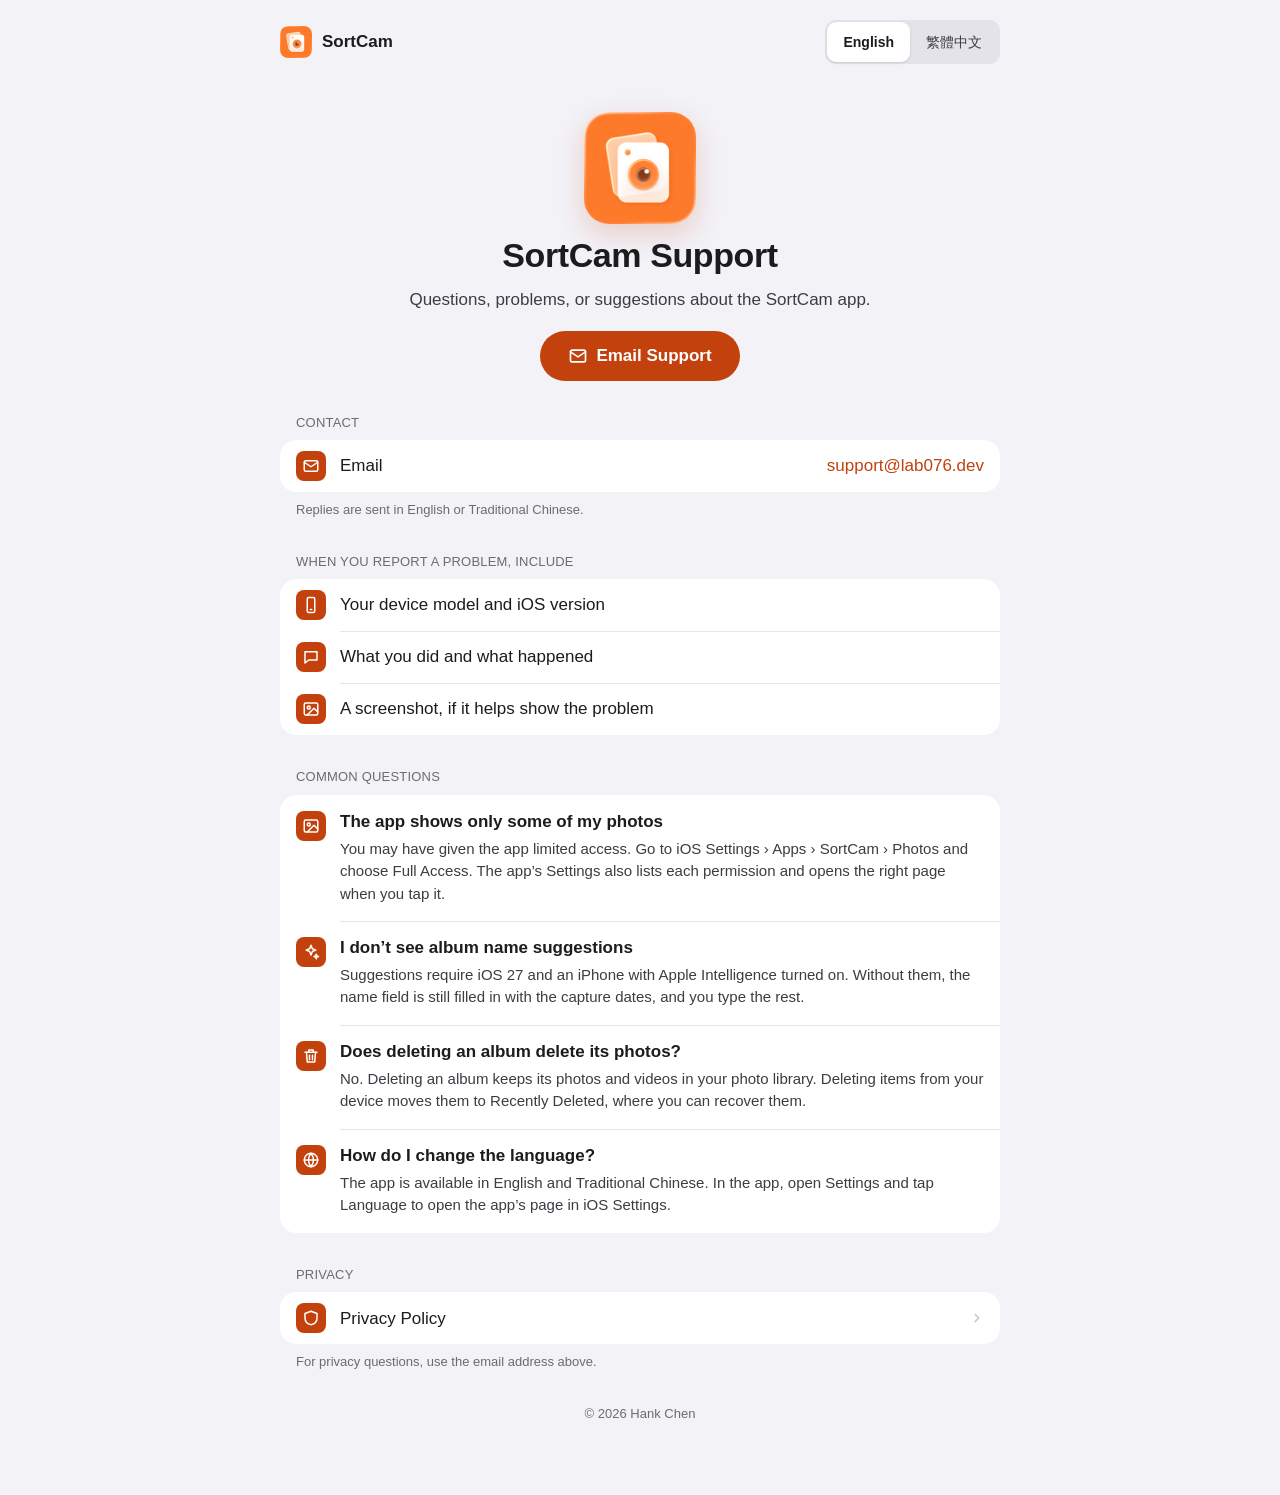
==== support/index.html @ b9445fb7 "chore(album-cam): 部署網站" ====
<!doctype html>
<html lang="en" data-title-en="SortCam Support" data-title-zh="分類相機支援">
<head>
  <meta charset="utf-8">
  <meta name="viewport" content="width=device-width, initial-scale=1, viewport-fit=cover">
  <title>SortCam Support</title>
  <meta name="description" content="Support for the SortCam app.">
  <link rel="icon" href="../app-icon.png">
  <link rel="apple-touch-icon" href="../app-icon.png">
  <link rel="stylesheet" href="../style.css">
</head>
<body>
  <svg width="0" height="0" style="position: absolute" aria-hidden="true">
    <defs>
      <g id="i-mail" fill="none" stroke="currentColor" stroke-width="2" stroke-linecap="round" stroke-linejoin="round"><rect x="3" y="5" width="18" height="14" rx="2"/><path d="M3 7l9 6 9-6"/></g>
      <g id="i-phone" fill="none" stroke="currentColor" stroke-width="2" stroke-linecap="round" stroke-linejoin="round"><rect x="7" y="2" width="10" height="20" rx="2"/><path d="M11 18h2"/></g>
      <g id="i-bubble" fill="none" stroke="currentColor" stroke-width="2" stroke-linecap="round" stroke-linejoin="round"><path d="M4 5h16v11H9l-5 4z"/></g>
      <g id="i-photo" fill="none" stroke="currentColor" stroke-width="2" stroke-linecap="round" stroke-linejoin="round"><rect x="3" y="4" width="18" height="16" rx="2"/><circle cx="9" cy="10" r="2"/><path d="M21 16l-5-5-9 9"/></g>
      <g id="i-sparkles" fill="none" stroke="currentColor" stroke-width="2" stroke-linecap="round" stroke-linejoin="round"><path d="M12 3l1.8 4.7 4.7 1.8-4.7 1.8L12 16l-1.8-4.7-4.7-1.8 4.7-1.8z"/><path d="M19 15l.8 2.2 2.2.8-2.2.8L19 21l-.8-2.2-2.2-.8 2.2-.8z"/></g>
      <g id="i-trash" fill="none" stroke="currentColor" stroke-width="2" stroke-linecap="round" stroke-linejoin="round"><path d="M4 7h16"/><path d="M10 11v6M14 11v6"/><path d="M6 7l1 13h10l1-13"/><path d="M9 7V4h6v3"/></g>
      <g id="i-globe" fill="none" stroke="currentColor" stroke-width="2" stroke-linecap="round" stroke-linejoin="round"><circle cx="12" cy="12" r="9"/><path d="M3 12h18"/><path d="M12 3a14 14 0 0 1 0 18a14 14 0 0 1 0-18z"/></g>
      <g id="i-shield" fill="none" stroke="currentColor" stroke-width="2" stroke-linecap="round" stroke-linejoin="round"><path d="M12 3l8 3v6c0 5-3.5 8-8 9-4.5-1-8-4-8-9V6z"/></g>
      <g id="i-chevron" fill="none" stroke="currentColor" stroke-width="3" stroke-linecap="round" stroke-linejoin="round"><path d="M9 6l6 6-6 6"/></g>
    </defs>
  </svg>

  <div class="page">
    <header class="topbar">
      <div class="brand">
        <img src="../app-icon.png" alt="">
        <span class="only-en">SortCam</span><span class="only-zh">分類相機</span>
      </div>
      <div class="segmented" role="group" aria-label="Language">
        <button type="button" data-lang="en" aria-pressed="true">English</button>
        <button type="button" data-lang="zh-Hant" aria-pressed="false">繁體中文</button>
      </div>
    </header>

    <article class="only-en" lang="en">
      <section class="hero">
        <img class="hero-icon" src="../app-icon.png" alt="SortCam app icon">
        <h1>SortCam Support</h1>
        <p class="lead">Questions, problems, or suggestions about the SortCam app.</p>
        <a class="button" href="mailto:support@lab076.dev"><svg width="20" height="20" viewBox="0 0 24 24" aria-hidden="true"><use href="#i-mail"/></svg>Email Support</a>
      </section>

      <section class="group">
        <h2 class="group-title">CONTACT</h2>
        <div class="card">
          <div class="row">
            <span class="tile"><svg viewBox="0 0 24 24" aria-hidden="true"><use href="#i-mail"/></svg></span>
            <span class="grow">Email</span>
            <a class="value" href="mailto:support@lab076.dev">support@lab076.dev</a>
          </div>
        </div>
        <p class="group-footer">Replies are sent in English or Traditional Chinese.</p>
      </section>

      <section class="group">
        <h2 class="group-title">WHEN YOU REPORT A PROBLEM, INCLUDE</h2>
        <ul class="card" style="margin: 0; padding: 0; list-style: none">
          <li class="row"><span class="tile"><svg viewBox="0 0 24 24" aria-hidden="true"><use href="#i-phone"/></svg></span>Your device model and iOS version</li>
          <li class="row"><span class="tile"><svg viewBox="0 0 24 24" aria-hidden="true"><use href="#i-bubble"/></svg></span>What you did and what happened</li>
          <li class="row"><span class="tile"><svg viewBox="0 0 24 24" aria-hidden="true"><use href="#i-photo"/></svg></span>A screenshot, if it helps show the problem</li>
        </ul>
      </section>

      <section class="group">
        <h2 class="group-title">COMMON QUESTIONS</h2>
        <div class="card">
          <div class="row item">
            <span class="tile"><svg viewBox="0 0 24 24" aria-hidden="true"><use href="#i-photo"/></svg></span>
            <div class="item-text">
              <h3>The app shows only some of my photos</h3>
              <p>You may have given the app limited access. Go to iOS Settings › Apps › SortCam › Photos and choose Full Access. The app’s Settings also lists each permission and opens the right page when you tap it.</p>
            </div>
          </div>
          <div class="row item">
            <span class="tile"><svg viewBox="0 0 24 24" aria-hidden="true"><use href="#i-sparkles"/></svg></span>
            <div class="item-text">
              <h3>I don’t see album name suggestions</h3>
              <p>Suggestions require iOS 27 and an iPhone with Apple Intelligence turned on. Without them, the name field is still filled in with the capture dates, and you type the rest.</p>
            </div>
          </div>
          <div class="row item">
            <span class="tile"><svg viewBox="0 0 24 24" aria-hidden="true"><use href="#i-trash"/></svg></span>
            <div class="item-text">
              <h3>Does deleting an album delete its photos?</h3>
              <p>No. Deleting an album keeps its photos and videos in your photo library. Deleting items from your device moves them to Recently Deleted, where you can recover them.</p>
            </div>
          </div>
          <div class="row item">
            <span class="tile"><svg viewBox="0 0 24 24" aria-hidden="true"><use href="#i-globe"/></svg></span>
            <div class="item-text">
              <h3>How do I change the language?</h3>
              <p>The app is available in English and Traditional Chinese. In the app, open Settings and tap Language to open the app’s page in iOS Settings.</p>
            </div>
          </div>
        </div>
      </section>

      <section class="group">
        <h2 class="group-title">PRIVACY</h2>
        <div class="card">
          <a class="row" href="../privacy/#en">
            <span class="tile"><svg viewBox="0 0 24 24" aria-hidden="true"><use href="#i-shield"/></svg></span>
            <span class="grow">Privacy Policy</span>
            <svg class="chevron" viewBox="0 0 24 24" aria-hidden="true"><use href="#i-chevron"/></svg>
          </a>
        </div>
        <p class="group-footer">For privacy questions, use the email address above.</p>
      </section>
    </article>

    <article class="only-zh" lang="zh-Hant-TW">
      <section class="hero">
        <img class="hero-icon" src="../app-icon.png" alt="分類相機 App 圖示">
        <h1>分類相機支援</h1>
        <p class="lead">關於分類相機 App 的問題、錯誤回報與建議。</p>
        <a class="button" href="mailto:support@lab076.dev"><svg width="20" height="20" viewBox="0 0 24 24" aria-hidden="true"><use href="#i-mail"/></svg>寄信給我們</a>
      </section>

      <section class="group">
        <h2 class="group-title">聯絡我們</h2>
        <div class="card">
          <div class="row">
            <span class="tile"><svg viewBox="0 0 24 24" aria-hidden="true"><use href="#i-mail"/></svg></span>
            <span class="grow">Email</span>
            <a class="value" href="mailto:support@lab076.dev">support@lab076.dev</a>
          </div>
        </div>
        <p class="group-footer">我們以繁體中文或英文回覆。</p>
      </section>

      <section class="group">
        <h2 class="group-title">回報問題時，請附上</h2>
        <ul class="card" style="margin: 0; padding: 0; list-style: none">
          <li class="row"><span class="tile"><svg viewBox="0 0 24 24" aria-hidden="true"><use href="#i-phone"/></svg></span>裝置型號與 iOS 版本</li>
          <li class="row"><span class="tile"><svg viewBox="0 0 24 24" aria-hidden="true"><use href="#i-bubble"/></svg></span>你做了什麼，以及發生了什麼</li>
          <li class="row"><span class="tile"><svg viewBox="0 0 24 24" aria-hidden="true"><use href="#i-photo"/></svg></span>能說明問題的截圖</li>
        </ul>
      </section>

      <section class="group">
        <h2 class="group-title">常見問題</h2>
        <div class="card">
          <div class="row item">
            <span class="tile"><svg viewBox="0 0 24 24" aria-hidden="true"><use href="#i-photo"/></svg></span>
            <div class="item-text">
              <h3>App 只顯示部分照片</h3>
              <p>你可能只允許本 App 取用部分照片。請到 iOS「設定 › App › 分類相機 › 照片」，選擇「完整取用」。App 的「設定」也會列出每項權限，點一下就會開到對應的頁面。</p>
            </div>
          </div>
          <div class="row item">
            <span class="tile"><svg viewBox="0 0 24 24" aria-hidden="true"><use href="#i-sparkles"/></svg></span>
            <div class="item-text">
              <h3>看不到相簿名稱建議</h3>
              <p>名稱建議需要 iOS 27，以及已開啟 Apple Intelligence 的 iPhone。沒有建議時，名稱欄仍會先填入拍攝日期，你再輸入其餘部分。</p>
            </div>
          </div>
          <div class="row item">
            <span class="tile"><svg viewBox="0 0 24 24" aria-hidden="true"><use href="#i-trash"/></svg></span>
            <div class="item-text">
              <h3>刪除相簿會刪除照片嗎？</h3>
              <p>不會。刪除相簿時，照片與影片會留在照片圖庫。從裝置刪除的項目會移到「最近刪除」，可以從那裡復原。</p>
            </div>
          </div>
          <div class="row item">
            <span class="tile"><svg viewBox="0 0 24 24" aria-hidden="true"><use href="#i-globe"/></svg></span>
            <div class="item-text">
              <h3>怎麼切換語言？</h3>
              <p>本 App 支援繁體中文與英文。在 App 開啟「設定」，點「語言」，就會開到 iOS「設定」中本 App 的頁面。</p>
            </div>
          </div>
        </div>
      </section>

      <section class="group">
        <h2 class="group-title">隱私權</h2>
        <div class="card">
          <a class="row" href="../privacy/#zh-Hant">
            <span class="tile"><svg viewBox="0 0 24 24" aria-hidden="true"><use href="#i-shield"/></svg></span>
            <span class="grow">隱私權政策</span>
            <svg class="chevron" viewBox="0 0 24 24" aria-hidden="true"><use href="#i-chevron"/></svg>
          </a>
        </div>
        <p class="group-footer">有隱私相關問題時，請寄信到上面的信箱。</p>
      </section>
    </article>

    <footer>© 2026 Hank Chen</footer>
  </div>

  <script src="../site.js"></script>
</body>
</html>
---- style.css ----
/* 支援頁與隱私權政策頁共用。配色對應 iOS 系統色，強調色與 App 的 AccentColor 相同 */
:root {
  color-scheme: light dark;
  --bg: #f2f2f7;
  --card: #ffffff;
  --separator: #e5e5ea;
  --text: #1c1c1e;
  --body: #3c3c43;
  --muted: #6c6c70;
  --chevron: #c7c7cc;
  --accent: #c2410c;
  --accent-hover: #9a3412;
  --on-accent: #ffffff;
  --accent-tint: #fbede6;
  --segment-bg: rgba(118, 118, 128, 0.12);
  --segment-on: #ffffff;
  --segment-shadow: 0 1px 3px rgba(0, 0, 0, 0.12);
  --icon-shadow: 0 10px 28px rgba(194, 65, 12, 0.2);
}

@media (prefers-color-scheme: dark) {
  :root {
    --bg: #000000;
    --card: #1c1c1e;
    --separator: #38383a;
    --text: #ffffff;
    --body: #d1d1d6;
    --muted: #98989f;
    --chevron: #5a5a5e;
    --accent: #ff9f5a;
    --accent-hover: #ffbd8a;
    --on-accent: #1c1c1e;
    --accent-tint: rgba(255, 159, 90, 0.16);
    --segment-bg: rgba(118, 118, 128, 0.24);
    --segment-on: #636366;
    --segment-shadow: none;
    --icon-shadow: 0 10px 28px rgba(0, 0, 0, 0.5);
  }
}

* { box-sizing: border-box; }

body {
  margin: 0;
  padding: 0 20px 72px;
  background: var(--bg);
  color: var(--text);
  font-family: -apple-system, BlinkMacSystemFont, "SF Pro Text", "PingFang TC", "Noto Sans TC", sans-serif;
  line-height: 1.5;
  -webkit-font-smoothing: antialiased;
}

a { color: var(--accent); }
a:hover { color: var(--accent-hover); }

.page {
  max-width: 720px;
  margin: 0 auto;
  display: flex;
  flex-direction: column;
  gap: 32px;
}

/* 上方列：App 名稱與語言切換 */
.topbar {
  display: flex;
  flex-wrap: wrap;
  align-items: center;
  justify-content: space-between;
  gap: 12px;
  padding-top: 20px;
}
.brand { display: flex; align-items: center; gap: 10px; font-size: 17px; font-weight: 600; }
.brand img { width: 32px; height: 32px; border-radius: 8px; }

.segmented {
  display: none;
  padding: 2px;
  border-radius: 11px;
  background: var(--segment-bg);
}
.js .segmented { display: flex; }
.segmented button {
  min-height: 40px;
  padding: 0 16px;
  border: 0;
  border-radius: 9px;
  background: transparent;
  color: var(--body);
  font: inherit;
  font-size: 14px;
  font-weight: 500;
  cursor: pointer;
}
.segmented button[aria-pressed="true"] {
  background: var(--segment-on);
  color: var(--text);
  font-weight: 600;
  box-shadow: var(--segment-shadow);
}

/* 依語言只顯示一種；沒有 JavaScript 時兩種都顯示 */
.lang-en .only-zh, .lang-zh .only-en { display: none; }
article { display: flex; flex-direction: column; gap: 32px; }

/* 頁首 */
.hero {
  display: flex;
  flex-direction: column;
  align-items: center;
  text-align: center;
  gap: 12px;
  padding-top: 16px;
}
.hero-icon { width: 112px; height: 112px; border-radius: 25px; box-shadow: var(--icon-shadow); }
.hero-icon.small { width: 88px; height: 88px; border-radius: 20px; }
h1 { margin: 0; font-size: 34px; line-height: 1.15; font-weight: 700; letter-spacing: -0.4px; }
.lead { margin: 0; max-width: 520px; font-size: 17px; color: var(--body); }
.date { margin: 0; font-size: 15px; color: var(--muted); }

.button {
  display: inline-flex;
  align-items: center;
  gap: 8px;
  min-height: 50px;
  padding: 0 28px;
  margin-top: 6px;
  border-radius: 999px;
  background: var(--accent);
  color: var(--on-accent);
  font-size: 17px;
  font-weight: 600;
  text-decoration: none;
}
.button:hover { background: var(--accent-hover); color: var(--on-accent); }

/* 分組列表，和 iOS「設定」相同 */
.group { display: flex; flex-direction: column; gap: 8px; }
.group-title { margin: 0; padding: 0 16px; font-size: 13px; font-weight: 400; letter-spacing: 0.2px; color: var(--muted); }
.group-footer { margin: 0; padding: 0 16px; font-size: 13px; color: var(--muted); }
.card { background: var(--card); border-radius: 16px; overflow: hidden; }

.row {
  display: flex;
  align-items: center;
  gap: 14px;
  min-height: 52px;
  padding: 11px 16px;
  font-size: 17px;
}
.row.item { align-items: flex-start; padding: 16px; }
.row .grow { flex: 1; }
a.row { color: var(--text); text-decoration: none; }
a.row:hover { background: var(--accent-tint); color: var(--text); }
.row .value { text-decoration: none; }

/* 分隔線從文字開始，不經過圖示 */
.card .row { position: relative; }
.card .row + .row::before {
  content: "";
  position: absolute;
  top: 0;
  left: 60px;
  right: 0;
  height: 1px;
  background: var(--separator);
}

.tile {
  flex: none;
  width: 30px;
  height: 30px;
  border-radius: 8px;
  background: var(--accent);
  color: var(--on-accent);
  display: flex;
  align-items: center;
  justify-content: center;
}
.tile svg { width: 18px; height: 18px; }
.chevron { flex: none; width: 14px; height: 14px; color: var(--chevron); }

.item-text { display: flex; flex-direction: column; gap: 4px; min-width: 0; }
.item-text h3 { margin: 0; font-size: 17px; line-height: 1.35; font-weight: 600; }
.item-text p { margin: 0; font-size: 15px; color: var(--body); }
.only-zh .item-text p, .only-zh .lead { line-height: 1.6; }

/* 隱私權政策的三張摘要卡 */
.summary { display: grid; grid-template-columns: repeat(auto-fit, minmax(190px, 1fr)); gap: 12px; }
.summary div { display: flex; flex-direction: column; gap: 10px; padding: 18px; background: var(--card); border-radius: 16px; }
.summary h2 { margin: 0; font-size: 17px; font-weight: 600; }
.summary p { margin: 0; font-size: 13px; color: var(--muted); }
.badge {
  width: 40px;
  height: 40px;
  border-radius: 20px;
  background: var(--accent-tint);
  color: var(--accent);
  display: flex;
  align-items: center;
  justify-content: center;
}
.badge svg { width: 22px; height: 22px; }

footer { text-align: center; font-size: 13px; color: var(--muted); }
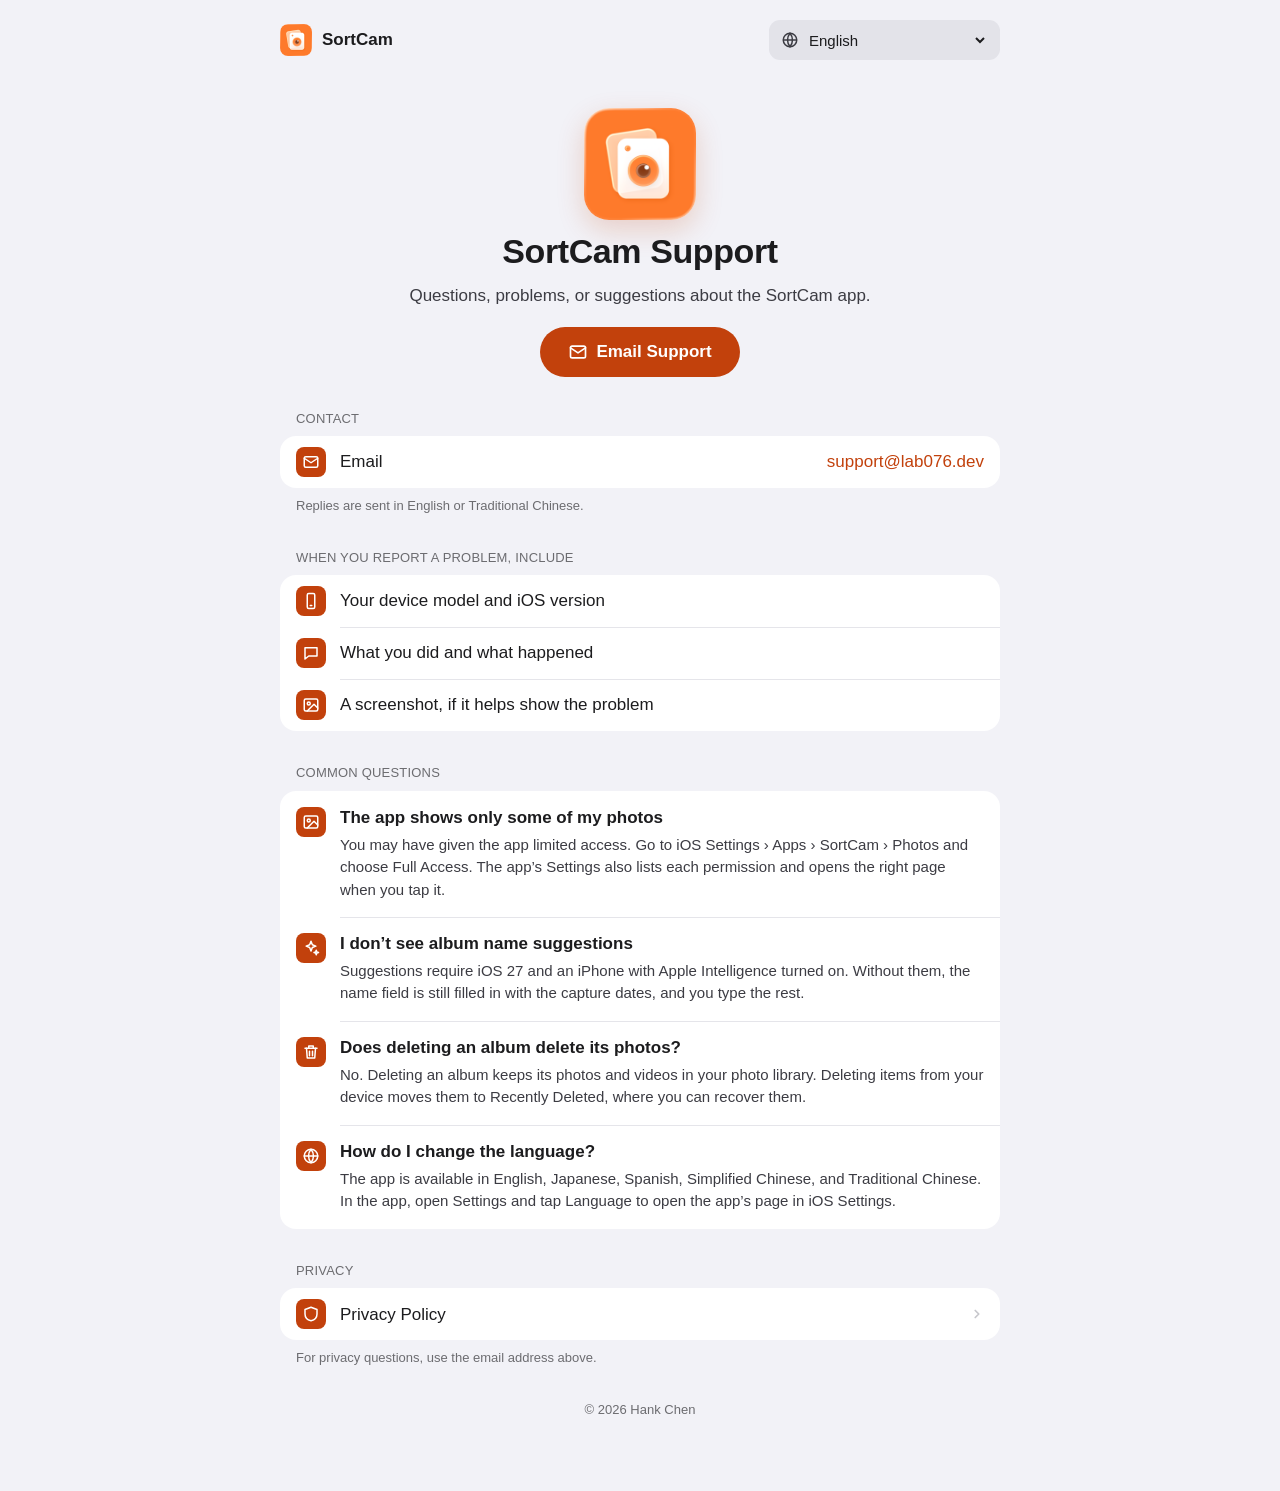
==== commit e49ca3f0: "chore(album-cam): 部署網站" ====
--- a/support/index.html
+++ b/support/index.html
@@ -1,5 +1,5 @@
 <!doctype html>
-<html lang="en" data-title-en="SortCam Support" data-title-zh="分類相機支援">
+<html lang="en" data-title-ja="仕分けカメラ サポート" data-title-zh-Hans="分类相机支持" data-title-es="Soporte de OrdenaCam" data-title-es-419="Soporte de OrdenaCam" data-title-en="SortCam Support" data-title-zh-Hant="分類相機支援">
 <head>
   <meta charset="utf-8">
   <meta name="viewport" content="width=device-width, initial-scale=1, viewport-fit=cover">
@@ -28,15 +28,23 @@
     <header class="topbar">
       <div class="brand">
         <img src="../app-icon.png" alt="">
-        <span class="only-en">SortCam</span><span class="only-zh">分類相機</span>
+        <span data-only="en">SortCam</span><span data-only="zh-Hant">分類相機</span><span data-only="ja">仕分けカメラ</span><span data-only="zh-Hans">分类相机</span><span data-only="es">OrdenaCam</span><span data-only="es-419">OrdenaCam</span>
       </div>
-      <div class="segmented" role="group" aria-label="Language">
-        <button type="button" data-lang="en" aria-pressed="true">English</button>
-        <button type="button" data-lang="zh-Hant" aria-pressed="false">繁體中文</button>
-      </div>
+      <label class="lang-picker">
+        <svg width="18" height="18" viewBox="0 0 24 24" aria-hidden="true"><circle cx="12" cy="12" r="9" fill="none" stroke="currentColor" stroke-width="2"/><path d="M3 12h18M12 3a14 14 0 0 1 0 18a14 14 0 0 1 0-18z" fill="none" stroke="currentColor" stroke-width="2"/></svg>
+        <span class="visually-hidden">Language</span>
+        <select>
+          <option value="en" lang="en">English</option>
+          <option value="ja" lang="ja">日本語</option>
+          <option value="es" lang="es-ES">Español (España)</option>
+          <option value="es-419" lang="es-419">Español (Latinoamérica)</option>
+          <option value="zh-Hans" lang="zh-Hans">简体中文</option>
+          <option value="zh-Hant" lang="zh-Hant-TW">繁體中文</option>
+        </select>
+      </label>
     </header>
 
-    <article class="only-en" lang="en">
+    <article data-only="en" lang="en">
       <section class="hero">
         <img class="hero-icon" src="../app-icon.png" alt="SortCam app icon">
         <h1>SortCam Support</h1>
@@ -93,7 +101,7 @@
             <span class="tile"><svg viewBox="0 0 24 24" aria-hidden="true"><use href="#i-globe"/></svg></span>
             <div class="item-text">
               <h3>How do I change the language?</h3>
-              <p>The app is available in English and Traditional Chinese. In the app, open Settings and tap Language to open the app’s page in iOS Settings.</p>
+              <p>The app is available in English, Japanese, Spanish, Simplified Chinese, and Traditional Chinese. In the app, open Settings and tap Language to open the app’s page in iOS Settings.</p>
             </div>
           </div>
         </div>
@@ -112,7 +120,7 @@
       </section>
     </article>
 
-    <article class="only-zh" lang="zh-Hant-TW">
+    <article data-only="zh-Hant" lang="zh-Hant-TW">
       <section class="hero">
         <img class="hero-icon" src="../app-icon.png" alt="分類相機 App 圖示">
         <h1>分類相機支援</h1>
@@ -169,7 +177,7 @@
             <span class="tile"><svg viewBox="0 0 24 24" aria-hidden="true"><use href="#i-globe"/></svg></span>
             <div class="item-text">
               <h3>怎麼切換語言？</h3>
-              <p>本 App 支援繁體中文與英文。在 App 開啟「設定」，點「語言」，就會開到 iOS「設定」中本 App 的頁面。</p>
+              <p>本 App 支援繁體中文、簡體中文、英文、日文與西班牙文。在 App 開啟「設定」，點「語言」，就會開到 iOS「設定」中本 App 的頁面。</p>
             </div>
           </div>
         </div>
@@ -188,6 +196,310 @@
       </section>
     </article>
 
+    <article data-only="ja" lang="ja">
+      <section class="hero">
+        <img class="hero-icon" src="../app-icon.png" alt="仕分けカメラのアプリアイコン">
+        <h1>仕分けカメラ サポート</h1>
+        <p class="lead">仕分けカメラアプリに関するご質問、不具合のご報告、ご提案はこちらへ。</p>
+        <a class="button" href="mailto:support@lab076.dev"><svg width="20" height="20" viewBox="0 0 24 24" aria-hidden="true"><use href="#i-mail"/></svg>メールで問い合わせる</a>
+      </section>
+
+      <section class="group">
+        <h2 class="group-title">お問い合わせ</h2>
+        <div class="card">
+          <div class="row">
+            <span class="tile"><svg viewBox="0 0 24 24" aria-hidden="true"><use href="#i-mail"/></svg></span>
+            <span class="grow">メール</span>
+            <a class="value" href="mailto:support@lab076.dev">support@lab076.dev</a>
+          </div>
+        </div>
+        <p class="group-footer">返信は英語または繁体字中国語でお送りします。</p>
+      </section>
+
+      <section class="group">
+        <h2 class="group-title">不具合をご報告いただく際は、以下をお知らせください</h2>
+        <ul class="card" style="margin: 0; padding: 0; list-style: none">
+          <li class="row"><span class="tile"><svg viewBox="0 0 24 24" aria-hidden="true"><use href="#i-phone"/></svg></span>お使いのデバイスの機種とiOSのバージョン</li>
+          <li class="row"><span class="tile"><svg viewBox="0 0 24 24" aria-hidden="true"><use href="#i-bubble"/></svg></span>行った操作と、その結果起きたこと</li>
+          <li class="row"><span class="tile"><svg viewBox="0 0 24 24" aria-hidden="true"><use href="#i-photo"/></svg></span>問題がわかるスクリーンショット（あれば）</li>
+        </ul>
+      </section>
+
+      <section class="group">
+        <h2 class="group-title">よくある質問</h2>
+        <div class="card">
+          <div class="row item">
+            <span class="tile"><svg viewBox="0 0 24 24" aria-hidden="true"><use href="#i-photo"/></svg></span>
+            <div class="item-text">
+              <h3>一部の写真しか表示されない</h3>
+              <p>アプリに制限付きアクセスを許可している可能性があります。iOSの「設定」›「アプリ」›「仕分けカメラ」›「写真」で「フルアクセス」を選択してください。アプリの「設定」にも各アクセス許可が表示され、タップすると該当するページが開きます。</p>
+            </div>
+          </div>
+          <div class="row item">
+            <span class="tile"><svg viewBox="0 0 24 24" aria-hidden="true"><use href="#i-sparkles"/></svg></span>
+            <div class="item-text">
+              <h3>アルバム名の提案が表示されない</h3>
+              <p>名前の提案には、iOS 27とApple IntelligenceをオンにしたiPhoneが必要です。条件を満たさない場合も、名前の欄には撮影日があらかじめ入力されるので、残りを入力してください。</p>
+            </div>
+          </div>
+          <div class="row item">
+            <span class="tile"><svg viewBox="0 0 24 24" aria-hidden="true"><use href="#i-trash"/></svg></span>
+            <div class="item-text">
+              <h3>アルバムを削除すると、中の写真も削除されますか？</h3>
+              <p>いいえ。アルバムを削除しても、写真とビデオはフォトライブラリに残ります。デバイスから削除した項目は「最近削除した項目」に移動し、そこから復元できます。</p>
+            </div>
+          </div>
+          <div class="row item">
+            <span class="tile"><svg viewBox="0 0 24 24" aria-hidden="true"><use href="#i-globe"/></svg></span>
+            <div class="item-text">
+              <h3>言語を変更するには？</h3>
+              <p>このアプリは日本語、英語、スペイン語、簡体字中国語、繁体字中国語に対応しています。アプリで「設定」を開き、「言語」をタップすると、iOSの「設定」にあるこのアプリのページが開きます。</p>
+            </div>
+          </div>
+        </div>
+      </section>
+
+      <section class="group">
+        <h2 class="group-title">プライバシー</h2>
+        <div class="card">
+          <a class="row" href="../privacy/#ja">
+            <span class="tile"><svg viewBox="0 0 24 24" aria-hidden="true"><use href="#i-shield"/></svg></span>
+            <span class="grow">プライバシーポリシー</span>
+            <svg class="chevron" viewBox="0 0 24 24" aria-hidden="true"><use href="#i-chevron"/></svg>
+          </a>
+        </div>
+        <p class="group-footer">プライバシーに関するご質問も、上記のメールアドレスにお送りください。</p>
+      </section>
+    </article>
+
+    <article data-only="zh-Hans" lang="zh-Hans">
+      <section class="hero">
+        <img class="hero-icon" src="../app-icon.png" alt="分类相机 App 图标">
+        <h1>分类相机支持</h1>
+        <p class="lead">关于分类相机 App 的问题、故障反馈与建议。</p>
+        <a class="button" href="mailto:support@lab076.dev"><svg width="20" height="20" viewBox="0 0 24 24" aria-hidden="true"><use href="#i-mail"/></svg>发送邮件</a>
+      </section>
+
+      <section class="group">
+        <h2 class="group-title">联系我们</h2>
+        <div class="card">
+          <div class="row">
+            <span class="tile"><svg viewBox="0 0 24 24" aria-hidden="true"><use href="#i-mail"/></svg></span>
+            <span class="grow">电子邮件</span>
+            <a class="value" href="mailto:support@lab076.dev">support@lab076.dev</a>
+          </div>
+        </div>
+        <p class="group-footer">我们会以英文或繁体中文回复。</p>
+      </section>
+
+      <section class="group">
+        <h2 class="group-title">反馈问题时，请提供</h2>
+        <ul class="card" style="margin: 0; padding: 0; list-style: none">
+          <li class="row"><span class="tile"><svg viewBox="0 0 24 24" aria-hidden="true"><use href="#i-phone"/></svg></span>你的设备型号和 iOS 版本</li>
+          <li class="row"><span class="tile"><svg viewBox="0 0 24 24" aria-hidden="true"><use href="#i-bubble"/></svg></span>你进行了哪些操作，出现了什么情况</li>
+          <li class="row"><span class="tile"><svg viewBox="0 0 24 24" aria-hidden="true"><use href="#i-photo"/></svg></span>截屏（如有助于说明问题）</li>
+        </ul>
+      </section>
+
+      <section class="group">
+        <h2 class="group-title">常见问题</h2>
+        <div class="card">
+          <div class="row item">
+            <span class="tile"><svg viewBox="0 0 24 24" aria-hidden="true"><use href="#i-photo"/></svg></span>
+            <div class="item-text">
+              <h3>App 只显示部分照片</h3>
+              <p>你可能只允许了 App 受限访问。请前往 iOS“设置”>“App”>“分类相机”>“照片”，然后选择“完全访问”。App 内的“设置”也会列出各项权限，轻点即可打开对应的页面。</p>
+            </div>
+          </div>
+          <div class="row item">
+            <span class="tile"><svg viewBox="0 0 24 24" aria-hidden="true"><use href="#i-sparkles"/></svg></span>
+            <div class="item-text">
+              <h3>看不到相簿名称建议</h3>
+              <p>名称建议需要 iOS 27，以及已打开 Apple 智能的 iPhone。可用地区以 Apple 公告为准。不满足这些条件时，名称栏仍会自动填入拍摄日期，其余部分由你输入。</p>
+            </div>
+          </div>
+          <div class="row item">
+            <span class="tile"><svg viewBox="0 0 24 24" aria-hidden="true"><use href="#i-trash"/></svg></span>
+            <div class="item-text">
+              <h3>删除相簿会删除其中的照片吗？</h3>
+              <p>不会。删除相簿后，其中的照片和视频仍保留在你的图库中。从设备删除的项目会移到“最近删除”，你可以在那里恢复它们。</p>
+            </div>
+          </div>
+          <div class="row item">
+            <span class="tile"><svg viewBox="0 0 24 24" aria-hidden="true"><use href="#i-globe"/></svg></span>
+            <div class="item-text">
+              <h3>如何更改语言？</h3>
+              <p>App 支持英文、日文、西班牙文、简体中文和繁体中文。在 App 中打开“设置”，轻点“语言”，即可前往 iOS“设置”中本 App 的页面。</p>
+            </div>
+          </div>
+        </div>
+      </section>
+
+      <section class="group">
+        <h2 class="group-title">隐私</h2>
+        <div class="card">
+          <a class="row" href="../privacy/#zh-Hans">
+            <span class="tile"><svg viewBox="0 0 24 24" aria-hidden="true"><use href="#i-shield"/></svg></span>
+            <span class="grow">隐私政策</span>
+            <svg class="chevron" viewBox="0 0 24 24" aria-hidden="true"><use href="#i-chevron"/></svg>
+          </a>
+        </div>
+        <p class="group-footer">如有隐私方面的问题，请发送邮件至上方的地址。</p>
+      </section>
+    </article>
+
+    <article data-only="es" lang="es-ES">
+      <section class="hero">
+        <img class="hero-icon" src="../app-icon.png" alt="Icono de la app OrdenaCam">
+        <h1>Soporte de OrdenaCam</h1>
+        <p class="lead">Preguntas, problemas o sugerencias sobre la app OrdenaCam.</p>
+        <a class="button" href="mailto:support@lab076.dev"><svg width="20" height="20" viewBox="0 0 24 24" aria-hidden="true"><use href="#i-mail"/></svg>Escribir al soporte</a>
+      </section>
+
+      <section class="group">
+        <h2 class="group-title">CONTACTO</h2>
+        <div class="card">
+          <div class="row">
+            <span class="tile"><svg viewBox="0 0 24 24" aria-hidden="true"><use href="#i-mail"/></svg></span>
+            <span class="grow">Correo electrónico</span>
+            <a class="value" href="mailto:support@lab076.dev">support@lab076.dev</a>
+          </div>
+        </div>
+        <p class="group-footer">Las respuestas se envían en inglés o en chino tradicional.</p>
+      </section>
+
+      <section class="group">
+        <h2 class="group-title">AL INFORMAR DE UN PROBLEMA, INCLUYE</h2>
+        <ul class="card" style="margin: 0; padding: 0; list-style: none">
+          <li class="row"><span class="tile"><svg viewBox="0 0 24 24" aria-hidden="true"><use href="#i-phone"/></svg></span>El modelo de tu dispositivo y la versión de iOS</li>
+          <li class="row"><span class="tile"><svg viewBox="0 0 24 24" aria-hidden="true"><use href="#i-bubble"/></svg></span>Qué has hecho y qué ha pasado</li>
+          <li class="row"><span class="tile"><svg viewBox="0 0 24 24" aria-hidden="true"><use href="#i-photo"/></svg></span>Una captura de pantalla, si ayuda a mostrar el problema</li>
+        </ul>
+      </section>
+
+      <section class="group">
+        <h2 class="group-title">PREGUNTAS FRECUENTES</h2>
+        <div class="card">
+          <div class="row item">
+            <span class="tile"><svg viewBox="0 0 24 24" aria-hidden="true"><use href="#i-photo"/></svg></span>
+            <div class="item-text">
+              <h3>La app solo muestra algunas de mis fotos</h3>
+              <p>Es posible que hayas dado a la app acceso limitado. Ve a Ajustes de iOS › Apps › OrdenaCam › Fotos y elige Acceso total. Los Ajustes de la app también muestran cada permiso y abren la página correcta al tocarlo.</p>
+            </div>
+          </div>
+          <div class="row item">
+            <span class="tile"><svg viewBox="0 0 24 24" aria-hidden="true"><use href="#i-sparkles"/></svg></span>
+            <div class="item-text">
+              <h3>No veo sugerencias de nombres de álbum</h3>
+              <p>Las sugerencias requieren iOS 27 y un iPhone con Apple Intelligence activado. Sin ellos, el campo del nombre se rellena igualmente con las fechas de captura, y tú escribes el resto.</p>
+            </div>
+          </div>
+          <div class="row item">
+            <span class="tile"><svg viewBox="0 0 24 24" aria-hidden="true"><use href="#i-trash"/></svg></span>
+            <div class="item-text">
+              <h3>¿Al eliminar un álbum se eliminan sus fotos?</h3>
+              <p>No. Al eliminar un álbum, sus fotos y vídeos se quedan en tu fototeca. Al eliminar elementos del dispositivo, pasan al álbum Eliminados, desde donde puedes recuperarlos.</p>
+            </div>
+          </div>
+          <div class="row item">
+            <span class="tile"><svg viewBox="0 0 24 24" aria-hidden="true"><use href="#i-globe"/></svg></span>
+            <div class="item-text">
+              <h3>¿Cómo cambio el idioma?</h3>
+              <p>La app está disponible en español, inglés, japonés, chino simplificado y chino tradicional. En la app, abre Ajustes y toca Idioma para abrir la página de la app en Ajustes de iOS.</p>
+            </div>
+          </div>
+        </div>
+      </section>
+
+      <section class="group">
+        <h2 class="group-title">PRIVACIDAD</h2>
+        <div class="card">
+          <a class="row" href="../privacy/#es">
+            <span class="tile"><svg viewBox="0 0 24 24" aria-hidden="true"><use href="#i-shield"/></svg></span>
+            <span class="grow">Política de privacidad</span>
+            <svg class="chevron" viewBox="0 0 24 24" aria-hidden="true"><use href="#i-chevron"/></svg>
+          </a>
+        </div>
+        <p class="group-footer">Para preguntas sobre privacidad, usa la dirección de correo electrónico de arriba.</p>
+      </section>
+    </article>
+
+    <article data-only="es-419" lang="es-419">
+      <section class="hero">
+        <img class="hero-icon" src="../app-icon.png" alt="Icono de la app OrdenaCam">
+        <h1>Soporte de OrdenaCam</h1>
+        <p class="lead">Preguntas, problemas o sugerencias sobre la app OrdenaCam.</p>
+        <a class="button" href="mailto:support@lab076.dev"><svg width="20" height="20" viewBox="0 0 24 24" aria-hidden="true"><use href="#i-mail"/></svg>Escribir al soporte</a>
+      </section>
+
+      <section class="group">
+        <h2 class="group-title">CONTACTO</h2>
+        <div class="card">
+          <div class="row">
+            <span class="tile"><svg viewBox="0 0 24 24" aria-hidden="true"><use href="#i-mail"/></svg></span>
+            <span class="grow">Correo electrónico</span>
+            <a class="value" href="mailto:support@lab076.dev">support@lab076.dev</a>
+          </div>
+        </div>
+        <p class="group-footer">Las respuestas se envían en inglés o en chino tradicional.</p>
+      </section>
+
+      <section class="group">
+        <h2 class="group-title">AL INFORMAR DE UN PROBLEMA, INCLUYE</h2>
+        <ul class="card" style="margin: 0; padding: 0; list-style: none">
+          <li class="row"><span class="tile"><svg viewBox="0 0 24 24" aria-hidden="true"><use href="#i-phone"/></svg></span>El modelo de tu dispositivo y la versión de iOS</li>
+          <li class="row"><span class="tile"><svg viewBox="0 0 24 24" aria-hidden="true"><use href="#i-bubble"/></svg></span>Qué hiciste y qué pasó</li>
+          <li class="row"><span class="tile"><svg viewBox="0 0 24 24" aria-hidden="true"><use href="#i-photo"/></svg></span>Una captura de pantalla, si ayuda a mostrar el problema</li>
+        </ul>
+      </section>
+
+      <section class="group">
+        <h2 class="group-title">PREGUNTAS FRECUENTES</h2>
+        <div class="card">
+          <div class="row item">
+            <span class="tile"><svg viewBox="0 0 24 24" aria-hidden="true"><use href="#i-photo"/></svg></span>
+            <div class="item-text">
+              <h3>La app solo muestra algunas de mis fotos</h3>
+              <p>Es posible que hayas dado a la app acceso limitado. Ve a Configuración de iOS › Apps › OrdenaCam › Fotos y elige Acceso completo. La pantalla Configuración de la app también muestra cada permiso y, al tocarlo, abre la página correcta.</p>
+            </div>
+          </div>
+          <div class="row item">
+            <span class="tile"><svg viewBox="0 0 24 24" aria-hidden="true"><use href="#i-sparkles"/></svg></span>
+            <div class="item-text">
+              <h3>No veo sugerencias de nombres de álbum</h3>
+              <p>Las sugerencias requieren iOS 27 y un iPhone con Apple Intelligence activado. Sin ellos, el campo del nombre se llena igualmente con las fechas de captura, y tú escribes el resto.</p>
+            </div>
+          </div>
+          <div class="row item">
+            <span class="tile"><svg viewBox="0 0 24 24" aria-hidden="true"><use href="#i-trash"/></svg></span>
+            <div class="item-text">
+              <h3>¿Al eliminar un álbum se eliminan sus fotos?</h3>
+              <p>No. Al eliminar un álbum, sus fotos y videos se quedan en tu fototeca. Al eliminar elementos del dispositivo, pasan al álbum Eliminados, desde donde puedes recuperarlos.</p>
+            </div>
+          </div>
+          <div class="row item">
+            <span class="tile"><svg viewBox="0 0 24 24" aria-hidden="true"><use href="#i-globe"/></svg></span>
+            <div class="item-text">
+              <h3>¿Cómo cambio el idioma?</h3>
+              <p>La app está disponible en español, inglés, japonés, chino simplificado y chino tradicional. En la app, abre Configuración y toca Idioma para abrir la página de la app en Configuración de iOS.</p>
+            </div>
+          </div>
+        </div>
+      </section>
+
+      <section class="group">
+        <h2 class="group-title">PRIVACIDAD</h2>
+        <div class="card">
+          <a class="row" href="../privacy/#es-419">
+            <span class="tile"><svg viewBox="0 0 24 24" aria-hidden="true"><use href="#i-shield"/></svg></span>
+            <span class="grow">Política de privacidad</span>
+            <svg class="chevron" viewBox="0 0 24 24" aria-hidden="true"><use href="#i-chevron"/></svg>
+          </a>
+        </div>
+        <p class="group-footer">Para preguntas sobre privacidad, usa la dirección de correo electrónico de arriba.</p>
+      </section>
+    </article>
+
     <footer>© 2026 Hank Chen</footer>
   </div>
 
--- a/style.css
+++ b/style.css
@@ -13,8 +13,6 @@
   --on-accent: #ffffff;
   --accent-tint: #fbede6;
   --segment-bg: rgba(118, 118, 128, 0.12);
-  --segment-on: #ffffff;
-  --segment-shadow: 0 1px 3px rgba(0, 0, 0, 0.12);
   --icon-shadow: 0 10px 28px rgba(194, 65, 12, 0.2);
 }
 
@@ -32,8 +30,6 @@
     --on-accent: #1c1c1e;
     --accent-tint: rgba(255, 159, 90, 0.16);
     --segment-bg: rgba(118, 118, 128, 0.24);
-    --segment-on: #636366;
-    --segment-shadow: none;
     --icon-shadow: 0 10px 28px rgba(0, 0, 0, 0.5);
   }
 }
@@ -73,34 +69,38 @@
 .brand { display: flex; align-items: center; gap: 10px; font-size: 17px; font-weight: 600; }
 .brand img { width: 32px; height: 32px; border-radius: 8px; }
 
-.segmented {
+.lang-picker {
   display: none;
-  padding: 2px;
+  align-items: center;
+  gap: 6px;
+  min-height: 40px;
+  padding: 0 12px;
   border-radius: 11px;
   background: var(--segment-bg);
-}
-.js .segmented { display: flex; }
-.segmented button {
+  color: var(--body);
+}
+.js .lang-picker { display: flex; }
+.lang-picker select {
   min-height: 40px;
-  padding: 0 16px;
   border: 0;
-  border-radius: 9px;
   background: transparent;
-  color: var(--body);
+  color: var(--text);
   font: inherit;
-  font-size: 14px;
+  font-size: 15px;
   font-weight: 500;
   cursor: pointer;
 }
-.segmented button[aria-pressed="true"] {
-  background: var(--segment-on);
-  color: var(--text);
-  font-weight: 600;
-  box-shadow: var(--segment-shadow);
-}
-
-/* 依語言只顯示一種；沒有 JavaScript 時兩種都顯示 */
-.lang-en .only-zh, .lang-zh .only-en { display: none; }
+.visually-hidden {
+  position: absolute;
+  width: 1px;
+  height: 1px;
+  overflow: hidden;
+  clip: rect(0 0 0 0);
+  white-space: nowrap;
+}
+
+/* 依語言只顯示一種；沒有 JavaScript 時全部顯示。hidden 要壓過 article 的 display: flex */
+[hidden] { display: none !important; }
 article { display: flex; flex-direction: column; gap: 32px; }
 
 /* 頁首 */
@@ -183,7 +183,8 @@
 .item-text { display: flex; flex-direction: column; gap: 4px; min-width: 0; }
 .item-text h3 { margin: 0; font-size: 17px; line-height: 1.35; font-weight: 600; }
 .item-text p { margin: 0; font-size: 15px; color: var(--body); }
-.only-zh .item-text p, .only-zh .lead { line-height: 1.6; }
+[lang|="zh"] .item-text p, [lang|="zh"] .lead,
+[lang="ja"] .item-text p, [lang="ja"] .lead { line-height: 1.6; }
 
 /* 隱私權政策的三張摘要卡 */
 .summary { display: grid; grid-template-columns: repeat(auto-fit, minmax(190px, 1fr)); gap: 12px; }
